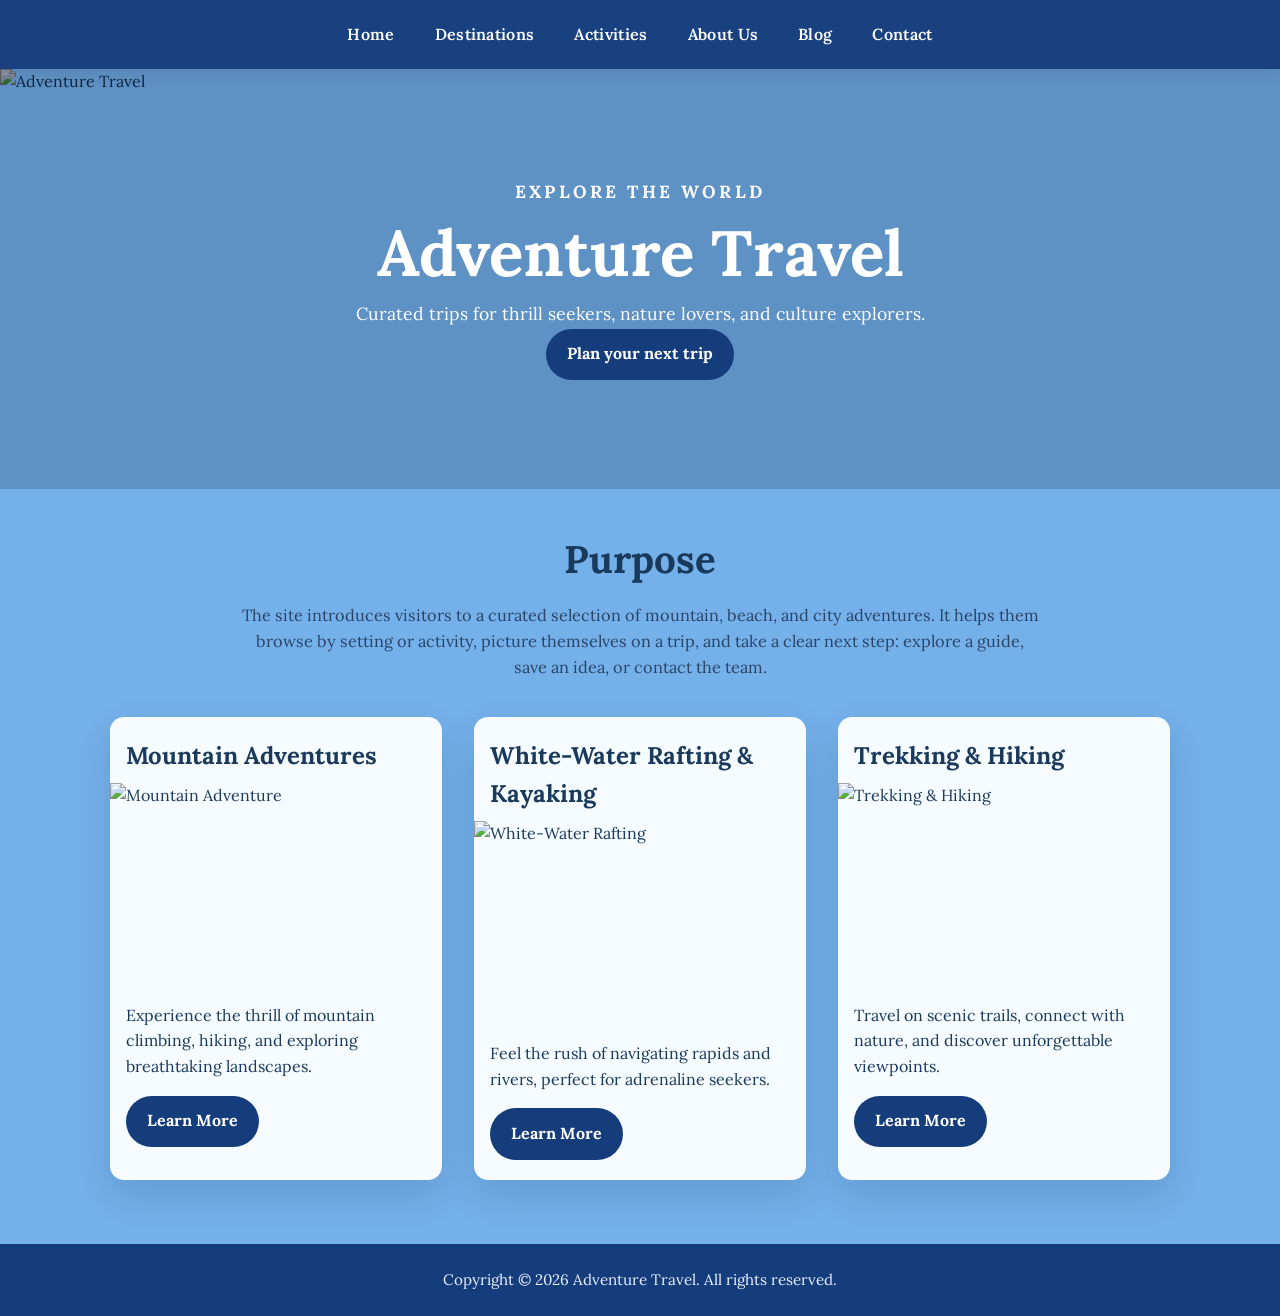
==== index.html @ ba0fee90 "w" ====
<!DOCTYPE html>
<html lang="en">
<head>
    <meta charset="UTF-8">
    <meta name="viewport" content="width=device-width, initial-scale=1.0">
    <title>Adventure Travel</title>
    <link rel="stylesheet" href="css/style.css">
    <link rel="preconnect" href="https://fonts.googleapis.com">
    <link rel="preconnect" href="https://fonts.gstatic.com" crossorigin>
    <link href="https://fonts.googleapis.com/css2?family=Lora:ital,wght@0,400;0,600;0,700;1,400&display=swap" rel="stylesheet">
</head>

<body>
    <header>
        <nav>
            <a href="index.html">Home</a>
            <a href="destinations.html">Destinations</a>
            <a href="activities.html">Activities</a>
            <a href="about_us.html">About Us</a>
            <a href="blog.html">Blog</a>
            <a href="contact.html">Contact</a>
        </nav>
    </header>

    <section class="hero">
        <img src="https://content.skyscnr.com/m/17facff22bc5efda/original/GettyImages-138160482_doc.jpg?resize=1224%3Aauto" alt="Adventure Travel">
        <div class="hero-content">
            <p class="eyebrow">Explore the world</p>
            <h1>Adventure Travel</h1>
            <p>Curated trips for thrill seekers, nature lovers, and culture explorers.</p>
            <a class="primary-button" href="plan_trip.html">Plan your next trip</a>
        </div>
    </section>

    <main>
        <section class="purpose">
            <h2>Purpose</h2>
            <p>
                The site introduces visitors to a curated selection of mountain, beach, and city adventures.
                It helps them browse by setting or activity, picture themselves on a trip, and take a clear next step:
                explore a guide, save an idea, or contact the team.
            </p>
        </section>

        <section class="card-container">
            <article class="card">
                <h3>Mountain Adventures</h3>
                <img src="https://images.unsplash.com/photo-1519681393784-d120267933ba?auto=format&fit=crop&w=900&q=80" alt="Mountain Adventure">
                <p>Experience the thrill of mountain climbing, hiking, and exploring breathtaking landscapes.</p>
                <a href="destinations.html">Learn More</a>
            </article>

            <article class="card">
                <h3>White-Water Rafting &amp; Kayaking</h3>
                <img src="https://images.unsplash.com/photo-1501785888041-af3ef285b470?auto=format&fit=crop&w=900&q=80" alt="White-Water Rafting">
                <p>Feel the rush of navigating rapids and rivers, perfect for adrenaline seekers.</p>
                <a href="destinations.html">Learn More</a>
            </article>

            <article class="card">
                <h3>Trekking &amp; Hiking</h3>
                <img src="https://images.unsplash.com/photo-1527631746610-bca00a040d60?auto=format&fit=crop&w=900&q=80" alt="Trekking & Hiking">
                <p>Travel on scenic trails, connect with nature, and discover unforgettable viewpoints.</p>
                <a href="destinations.html">Learn More</a>
            </article>
        </section>
    </main>
    <footer>
        <p>Copyright &copy; 2026 Adventure Travel. All rights reserved.</p>
    </footer>
</body>
</html>
---- css/style.css ----
:root {
    --navy: #163d7b;
    --sky: #2d91cf;
    --sky-soft: #dfeefb;
    --text: #1a3a5c;
    --card: #f5fbff;
    --white: #ffffff;
    --shadow: rgba(12, 40, 67, 0.15);
}

* {
    box-sizing: border-box;
    margin: 0;
    padding: 0;
}

html {
    scroll-behavior: smooth;
}

body {
    font-family: 'Lora', serif;
    background: linear-gradient(180deg,#74b0ea 100%, #ffffff 100%);
    color: var(--text);
    line-height: 1.6;
}

a {
    color: inherit;
    text-decoration: none;
}

img {
    display: block;
    max-width: 100%;
}

header {
    background: rgba(22, 61, 123, 0.96);
    box-shadow: 0 4px 18px rgba(0, 0, 0, 0.08);
    position: sticky;
    top: 0;
    z-index: 10;
}

nav {
    max-width: 1100px;
    margin: 0 auto;
    display: flex;
    justify-content: center;
    align-items: center;
    flex-wrap: wrap;
    gap: 1rem 1.5rem;
    padding: 1rem 1.25rem;
}

nav a {
    color: var(--white);
    font-weight: 600;
    letter-spacing: 0.02em;
    padding: 0.35rem 0.5rem;
    border-radius: 999px;
    transition: background-color 0.2s ease, transform 0.2s ease;
}

nav a:hover,
nav a:focus-visible {
    transform: translateY(-1px);
    background: #74b0ea;;
}

.hero {
    position: relative;
    min-height: 420px;
    overflow: hidden;
}

.hero img {
    width: 100%;
    height: 420px;
    object-fit: cover;
    filter: brightness(0.72);
}

.hero-content {
    position: absolute;
    inset: 0;
    display: flex;
    flex-direction: column;
    align-items: center;
    justify-content: center;
    text-align: center;
    padding: 2rem;
    color: var(--white);
    background: rgba(8, 22, 49, 0.2);
}

.eyebrow {
    text-transform: uppercase;
    letter-spacing: 0.18em;
    font-size: 0.74rem;
    margin-bottom: 0.75rem;
    font-weight: 700;
}

.hero h1,
.page-banner h1,
.purpose h2,
.card h3,
.page-content h2,
.page-content h3 {
    color: var(--text);
}

.hero h1 {
    color: var(--white);
    font-size: clamp(2.5rem, 5vw, 4rem);
    line-height: 1.1;
    margin-bottom: 0.75rem;
}

.hero-content p {
    max-width: 700px;
    font-size: 1.1rem;
}

.primary-button,
.card a,
button {
    display: inline-block;
    background: var(--navy);
    color: var(--white);
    border: none;
    border-radius: 999px;
    padding: 0.8rem 1.3rem;
    font-weight: 700;
    transition: transform 0.2s ease, box-shadow 0.2s ease;
}

.card a:hover {
    transform: translateY(-2px);
    box-shadow: 0 10px 25px rgba(22, 61, 123, 0.2);
    background: #74b0ea;;
}
.primary-button:hover,
.primary-button:focus-visible {
    transform: translateY(-2px);
    box-shadow: 0 10px 25px rgba(22, 61, 123, 0.2);
    background: #74b0ea;
}

main {
    max-width: 1100px;
    margin: 0 auto;
    padding: 2.5rem 1.25rem 4rem;
}

.purpose {
    text-align: center;
    margin-bottom: 2.25rem;
}

.purpose h2,
.page-content h2 {
    font-size: clamp(2rem, 3vw, 2.5rem);
    margin-bottom: 0.75rem;
}

.purpose p,
.page-content p,
.detail-list li,
.feature-list li,
.blog-card p {
    font-size: 1.02rem;
    color: #2b4466;
}

.purpose p {
    max-width: 800px;
    margin: 0 auto;
}

.card-container {
    display: grid;
    grid-template-columns: repeat(auto-fit, minmax(250px, 1fr));
    gap: 2rem;
    align-items: stretch;
}

.card {
    background: var(--card);
    border-radius: 14px;
    overflow: hidden;
    box-shadow: 0 15px 35px var(--shadow);
    transition: transform 0.25s ease, box-shadow 0.25s ease;
}

.card:hover {
    transform: translateY(-4px);
    box-shadow: 0 18px 40px rgba(0, 0, 0, 0.2);
    background: #74b0ea;
}

.card h3 {
    padding: 1.25rem 1rem 0.5rem;
    font-size: 1.5rem;
}

































.card img {
    width: 100%;
    height: 220px;
    object-fit: cover;
}
.card img:hover {
    transform: translateY(-4px);
    box-shadow: 0 10px 4px rgba(0, 0, 0, 0);
}

.card p {
    padding: 0 1rem 1rem;
}

.card a {
    margin: 0 1rem 1.25rem;
}

.page-banner {
    background: linear-gradient(135deg, #163d7b, #2d91cf);
    color: var(--white);
    text-align: center;
    padding: 3rem 1.25rem;
}

.page-banner h1 {
    color: var(--white);
    font-size: clamp(2.2rem, 4vw, 3.3rem);
    margin-bottom: 0.5rem;
}

.page-content {
    max-width: 1100px;
    margin: 2rem auto 3rem;
    padding: 0 1.25rem;
}

.info-grid,
.blog-grid {
    display: grid;
    grid-template-columns: repeat(auto-fit, minmax(250px, 1fr));
    gap: 2rem;
    margin-top: 1.5rem;
}

.info-card,
.blog-card,
.contact-card {
    background: rgba(255, 255, 255, 0.9);
    border: 1px solid rgba(22, 61, 123, 0.08);
    border-radius: 14px;
    padding: 1.5rem;
    box-shadow: 0 12px 28px rgba(12, 40, 67, 0.08);
}

.info-card h3,
.blog-card h3,
.contact-card h3 {
    margin-bottom: 0.65rem;
    color: var(--text);
}

.detail-list,
.feature-list {
    list-style: none;
    padding: 0;
    display: grid;
    gap: 0.65rem;
    margin-top: 1rem;
}

.feature-list li::before,
.detail-list li::before {
    content: "✦ ";
    color: var(--sky);
}

.contact-layout {
    display: grid;
    grid-template-columns: 1.1fr 1.4fr;
    gap: 2rem;
    margin-top: 2rem;
}

.contact-form {
    display: grid;
    gap: 1rem;
    background: rgba(255, 255, 255, 0.9);
    border: 1px solid rgba(22, 61, 123, 0.08);
    border-radius: 14px;
    padding: 1.5rem;
    box-shadow: 0 12px 28px rgba(12, 40, 67, 0.08);
}

.planner-layout {
    display: grid;
    grid-template-columns: 0.9fr 1.4fr;
    gap: 2rem;
    align-items: start;
    margin-top: 2rem;
}

.planner-intro {
    min-height: 100%;
}

.planner-form {
    background: linear-gradient(180deg, rgba(255, 255, 255, 0.96), rgba(232, 244, 255, 0.96));
}

.planner-row {
    display: grid;
    grid-template-columns: repeat(2, minmax(0, 1fr));
    gap: 1rem;
}

label {
    display: grid;
    gap: 0.45rem;
    font-weight: 600;
    color: var(--text);
}

input,
select,
textarea {
    width: 100%;
    padding: 0.8rem 0.9rem;
    border: 1px solid rgba(22, 61, 123, 0.2);
    border-radius: 10px;
    font: inherit;
    background: #f9fcff;
    color: var(--text);
}

select {
    appearance: none;
}

textarea {
    min-height: 140px;
    resize: vertical;
}

.form-actions {
    display: flex;
    justify-content: flex-start;
}

footer {
    background-color: #163d7b;
    color: #e8f0fe;
    text-align: center;
    padding: 1.5rem 2rem;
    font-size: 0.95rem;
}

@media (max-width: 760px) {
    .contact-layout,
    .planner-layout {
        grid-template-columns: 1fr;
    }

    .planner-row {
        grid-template-columns: 1fr;
    }

    .hero,
    .hero img {
        min-height: 340px;
        height: 340px;
    }
}
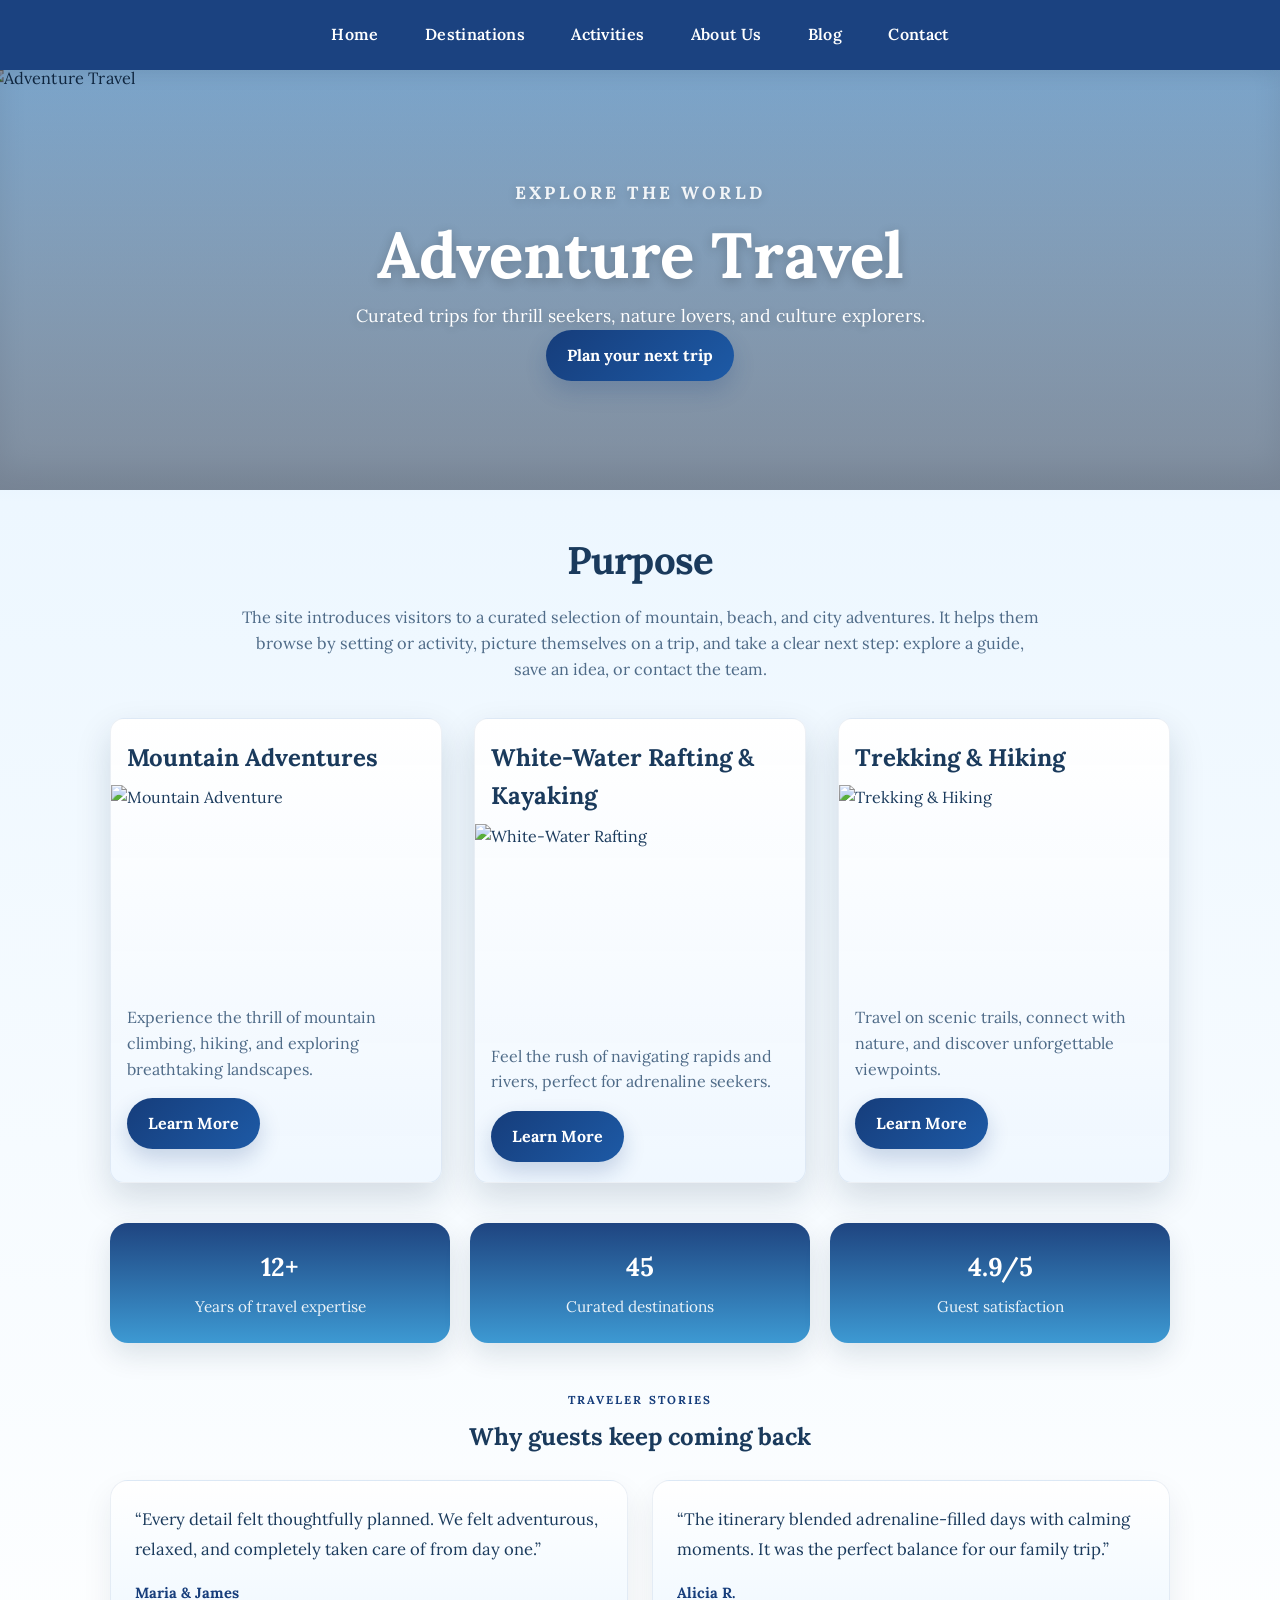
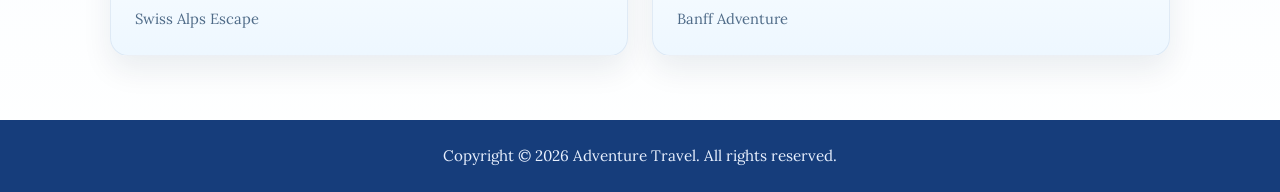
==== commit 49aa06e9: "c" ====
--- a/index.html
+++ b/index.html
@@ -11,8 +11,9 @@
 </head>
 
 <body>
-    <header>
-        <nav>
+    <header class="site-header">
+        <button class="menu-toggle" type="button" aria-label="Toggle navigation" aria-expanded="false">☰</button>
+        <nav class="nav-links">
             <a href="index.html">Home</a>
             <a href="destinations.html">Destinations</a>
             <a href="activities.html">Activities</a>
@@ -23,7 +24,7 @@
     </header>
 
     <section class="hero">
-        <img src="https://content.skyscnr.com/m/17facff22bc5efda/original/GettyImages-138160482_doc.jpg?resize=1224%3Aauto" alt="Adventure Travel">
+        <img id="heroImage" src="https://content.skyscnr.com/m/17facff22bc5efda/original/GettyImages-138160482_doc.jpg?resize=1224%3Aauto" alt="Adventure Travel">
         <div class="hero-content">
             <p class="eyebrow">Explore the world</p>
             <h1>Adventure Travel</h1>
@@ -64,9 +65,50 @@
                 <a href="destinations.html">Learn More</a>
             </article>
         </section>
+
+        <section class="feature-strip">
+            <div class="feature-item">
+                <span class="feature-number">12+</span>
+                <span class="feature-label">Years of travel expertise</span>
+            </div>
+            <div class="feature-item">
+                <span class="feature-number">45</span>
+                <span class="feature-label">Curated destinations</span>
+            </div>
+            <div class="feature-item">
+                <span class="feature-number">4.9/5</span>
+                <span class="feature-label">Guest satisfaction</span>
+            </div>
+        </section>
+
+        <section class="testimonial-section">
+            <div class="section-heading">
+                <p class="eyebrow eyebrow-dark">Traveler stories</p>
+                <h2>Why guests keep coming back</h2>
+            </div>
+
+            <div class="testimonial-grid">
+                <blockquote class="testimonial-card">
+                    <p>“Every detail felt thoughtfully planned. We felt adventurous, relaxed, and completely taken care of from day one.”</p>
+                    <footer>
+                        <strong>Maria &amp; James</strong>
+                        <span>Swiss Alps Escape</span>
+                    </footer>
+                </blockquote>
+
+                <blockquote class="testimonial-card">
+                    <p>“The itinerary blended adrenaline-filled days with calming moments. It was the perfect balance for our family trip.”</p>
+                    <footer>
+                        <strong>Alicia R.</strong>
+                        <span>Banff Adventure</span>
+                    </footer>
+                </blockquote>
+            </div>
+        </section>
     </main>
     <footer>
         <p>Copyright &copy; 2026 Adventure Travel. All rights reserved.</p>
     </footer>
+    <script src="script.js"></script>
 </body>
 </html>
--- a/css/style.css
+++ b/css/style.css
@@ -3,9 +3,11 @@
     --sky: #2d91cf;
     --sky-soft: #dfeefb;
     --text: #1a3a5c;
-    --card: #f5fbff;
+    --card: #a4cce7;
     --white: #ffffff;
     --shadow: rgba(12, 40, 67, 0.15);
+    --soft-bg: #edf7ff;
+    --muted: #4f6b88;
 }
 
 * {
@@ -20,7 +22,7 @@
 
 body {
     font-family: 'Lora', serif;
-    background: linear-gradient(180deg,#74b0ea 100%, #ffffff 100%);
+    background: linear-gradient(180deg, #8cc3f2 0%, var(--soft-bg) 28%, #ffffff 100%);
     color: var(--text);
     line-height: 1.6;
 }
@@ -43,7 +45,13 @@
     z-index: 10;
 }
 
-nav {
+.site-header {
+    position: sticky;
+    top: 0;
+    z-index: 20;
+}
+
+.nav-links {
     max-width: 1100px;
     margin: 0 auto;
     display: flex;
@@ -54,32 +62,40 @@
     padding: 1rem 1.25rem;
 }
 
-nav a {
+.nav-links a {
     color: var(--white);
     font-weight: 600;
     letter-spacing: 0.02em;
-    padding: 0.35rem 0.5rem;
+    padding: 0.4rem 0.7rem;
     border-radius: 999px;
-    transition: background-color 0.2s ease, transform 0.2s ease;
-}
-
-nav a:hover,
-nav a:focus-visible {
+    position: relative;
+    transition: background-color 0.2s ease, transform 0.2s ease, box-shadow 0.2s ease;
+}
+
+.nav-links a:hover,
+.nav-links a:focus-visible {
     transform: translateY(-1px);
-    background: #74b0ea;;
+    background: rgba(116, 176, 234, 0.2);
+    box-shadow: inset 0 0 0 1px rgba(255, 255, 255, 0.2);
+}
+
+.menu-toggle {
+    display: none;
 }
 
 .hero {
     position: relative;
     min-height: 420px;
     overflow: hidden;
+    box-shadow: inset 0 -20px 30px rgba(0,0,0,0.08);
 }
 
 .hero img {
     width: 100%;
     height: 420px;
     object-fit: cover;
-    filter: brightness(0.72);
+    filter: brightness(0.72) saturate(1.08);
+    transform: scale(1.02);
 }
 
 .hero-content {
@@ -92,7 +108,7 @@
     text-align: center;
     padding: 2rem;
     color: var(--white);
-    background: rgba(8, 22, 49, 0.2);
+    background: linear-gradient(180deg, rgba(11, 27, 52, 0.22), rgba(11, 27, 52, 0.48));
 }
 
 .eyebrow {
@@ -101,6 +117,7 @@
     font-size: 0.74rem;
     margin-bottom: 0.75rem;
     font-weight: 700;
+    color: rgba(255, 255, 255, 0.9);
 }
 
 .hero h1,
@@ -117,36 +134,41 @@
     font-size: clamp(2.5rem, 5vw, 4rem);
     line-height: 1.1;
     margin-bottom: 0.75rem;
+    text-shadow: 0 3px 12px rgba(0,0,0,0.2);
 }
 
 .hero-content p {
     max-width: 700px;
     font-size: 1.1rem;
+    text-shadow: 0 2px 10px rgba(0,0,0,0.18);
 }
 
 .primary-button,
 .card a,
 button {
     display: inline-block;
-    background: var(--navy);
+    background: linear-gradient(135deg, var(--navy), #1d5aa6);
     color: var(--white);
     border: none;
     border-radius: 999px;
     padding: 0.8rem 1.3rem;
     font-weight: 700;
-    transition: transform 0.2s ease, box-shadow 0.2s ease;
+    transition: transform 0.2s ease, box-shadow 0.2s ease, filter 0.2s ease;
+    box-shadow: 0 10px 22px rgba(22, 61, 123, 0.2);
 }
 
 .card a:hover {
     transform: translateY(-2px);
     box-shadow: 0 10px 25px rgba(22, 61, 123, 0.2);
-    background: #74b0ea;;
+    background: linear-gradient(135deg, #74b0ea, var(--navy));
+    filter: brightness(1.03);
 }
 .primary-button:hover,
 .primary-button:focus-visible {
     transform: translateY(-2px);
     box-shadow: 0 10px 25px rgba(22, 61, 123, 0.2);
-    background: #74b0ea;
+    background: linear-gradient(135deg, #74b0ea, #1d5aa6);
+    filter: brightness(1.02);
 }
 
 main {
@@ -164,6 +186,7 @@
 .page-content h2 {
     font-size: clamp(2rem, 3vw, 2.5rem);
     margin-bottom: 0.75rem;
+    letter-spacing: -0.02em;
 }
 
 .purpose p,
@@ -172,7 +195,7 @@
 .feature-list li,
 .blog-card p {
     font-size: 1.02rem;
-    color: #2b4466;
+    color: var(--muted);
 }
 
 .purpose p {
@@ -188,60 +211,31 @@
 }
 
 .card {
-    background: var(--card);
+    background: linear-gradient(180deg, rgba(255,255,255,0.98), rgba(239,247,255,0.96));
+    border: 1px solid rgba(22, 61, 123, 0.08);
     border-radius: 14px;
     overflow: hidden;
     box-shadow: 0 15px 35px var(--shadow);
-    transition: transform 0.25s ease, box-shadow 0.25s ease;
+    transition: transform 0.25s ease, box-shadow 0.25s ease, border-color 0.25s ease;
 }
 
 .card:hover {
     transform: translateY(-4px);
     box-shadow: 0 18px 40px rgba(0, 0, 0, 0.2);
-    background: #74b0ea;
+    border-color: rgba(22, 61, 123, 0.12);
+    background: linear-gradient(180deg, rgba(255,255,255,0.98), rgba(214,234,255,0.96));
 }
 
 .card h3 {
     padding: 1.25rem 1rem 0.5rem;
     font-size: 1.5rem;
 }
-
-
-
-
-
-
-
-
-
-
-
-
-
-
-
-
-
-
-
-
-
-
-
-
-
-
-
-
-
-
-
-
 
 .card img {
     width: 100%;
     height: 220px;
     object-fit: cover;
+    border-radius: 0;
 }
 .card img:hover {
     transform: translateY(-4px);
@@ -250,29 +244,152 @@
 
 .card p {
     padding: 0 1rem 1rem;
+    color: var(--muted);
 }
 
 .card a {
     margin: 0 1rem 1.25rem;
 }
 
+.feature-strip {
+    display: grid;
+    grid-template-columns: repeat(3, minmax(0, 1fr));
+    gap: 1.25rem;
+    margin: 2.5rem 0;
+}
+
+.feature-item {
+    background: linear-gradient(180deg, rgba(22, 61, 123, 0.96), rgba(45, 145, 207, 0.92));
+    color: var(--white);
+    border-radius: 18px;
+    padding: 1.5rem 1rem;
+    text-align: center;
+    box-shadow: 0 12px 28px rgba(12, 40, 67, 0.12);
+}
+
+.feature-number {
+    display: block;
+    font-size: clamp(1.6rem, 2vw, 2.2rem);
+    font-weight: 700;
+    margin-bottom: 0.35rem;
+}
+
+.feature-label {
+    font-size: 0.96rem;
+    opacity: 0.9;
+}
+
+.testimonial-section {
+    margin-top: 2rem;
+    padding-top: 0.5rem;
+}
+
+.section-heading {
+    text-align: center;
+    margin-bottom: 1.5rem;
+}
+
+.eyebrow-dark {
+    color: var(--navy);
+    text-transform: uppercase;
+    letter-spacing: 0.18em;
+    font-size: 0.72rem;
+    font-weight: 700;
+    margin-bottom: 0.5rem;
+}
+
+.testimonial-grid {
+    display: grid;
+    grid-template-columns: repeat(2, minmax(0, 1fr));
+    gap: 1.5rem;
+}
+
+.testimonial-card {
+    background: linear-gradient(180deg, rgba(255,255,255,0.96), rgba(237,247,255,0.96));
+    border: 1px solid rgba(22, 61, 123, 0.08);
+    border-radius: 18px;
+    padding: 1.5rem;
+    box-shadow: 0 14px 30px rgba(12, 40, 67, 0.08);
+}
+
+.testimonial-card p {
+    font-size: 1.04rem;
+    color: var(--text);
+    margin-bottom: 1rem;
+    line-height: 1.8;
+}
+
+.testimonial-card footer {
+    display: flex;
+    flex-direction: column;
+    gap: 0.15rem;
+    background: transparent;
+    color: var(--muted);
+    text-align: left;
+    padding: 0;
+    font-size: 0.92rem;
+}
+
+.testimonial-card strong {
+    color: var(--navy);
+}
+
 .page-banner {
+    position: relative;
     background: linear-gradient(135deg, #163d7b, #2d91cf);
     color: var(--white);
     text-align: center;
     padding: 3rem 1.25rem;
+    overflow: hidden;
+}
+
+.page-banner::before {
+    content: "";
+    position: absolute;
+    inset: 0;
+    background: radial-gradient(circle at top, rgba(255,255,255,0.18), transparent 45%);
 }
 
 .page-banner h1 {
+    position: relative;
     color: var(--white);
     font-size: clamp(2.2rem, 4vw, 3.3rem);
     margin-bottom: 0.5rem;
+    z-index: 1;
 }
 
 .page-content {
-    max-width: 1100px;
+    max-width: 100%;
     margin: 2rem auto 3rem;
     padding: 0 1.25rem;
+}
+.page-content,.contact-card,.contact-layout,.contact-form {
+    max-width: 100%;
+}
+
+.filter-bar {
+    display: flex;
+    flex-wrap: wrap;
+    gap: 0.75rem;
+    margin: 1.25rem 0 1.5rem;
+}
+
+.filter-btn {
+    border: 1px solid rgba(22, 61, 123, 0.12);
+    background: rgba(255,255,255,0.8);
+    color: var(--text);
+    padding: 0.65rem 1rem;
+    border-radius: 999px;
+    font-weight: 700;
+    cursor: pointer;
+    transition: all 0.2s ease;
+}
+
+.filter-btn:hover,
+.filter-btn.active {
+    background: linear-gradient(135deg, var(--navy), #1d5aa6);
+    color: var(--white);
+    box-shadow: 0 10px 22px rgba(22, 61, 123, 0.18);
 }
 
 .info-grid,
@@ -286,11 +403,49 @@
 .info-card,
 .blog-card,
 .contact-card {
-    background: rgba(255, 255, 255, 0.9);
+    background: rgba(255, 255, 255, 0.92);
     border: 1px solid rgba(22, 61, 123, 0.08);
     border-radius: 14px;
     padding: 1.5rem;
     box-shadow: 0 12px 28px rgba(12, 40, 67, 0.08);
+    transition: transform 0.25s ease, box-shadow 0.25s ease, opacity 0.3s ease;
+}
+
+.info-card:hover,
+.blog-card:hover,
+.contact-card:hover {
+    transform: translateY(-3px);
+    box-shadow: 0 16px 32px rgba(12, 40, 67, 0.12);
+}
+
+.reveal {
+    opacity: 0;
+    transform: translateY(20px);
+    transition: opacity 0.6s ease, transform 0.6s ease;
+}
+
+.reveal.visible {
+    opacity: 1;
+    transform: translateY(0);
+}
+
+.info-card.hidden {
+    display: none;
+}
+
+.info-card {
+    display: flex;
+    flex-direction: column;
+    height: 100%;
+}
+
+.info-card img {
+    width: 100%;
+    height: 220px;
+    object-fit: cover;
+    object-position: center;
+    border-radius: 12px;
+    display: block;
 }
 
 .info-card h3,
@@ -309,6 +464,14 @@
     margin-top: 1rem;
 }
 
+.detail-list li,
+.feature-list li {
+    background: rgba(45, 145, 207, 0.06);
+    border: 1px solid rgba(22, 61, 123, 0.06);
+    border-radius: 10px;
+    padding: 0.6rem 0.9rem;
+}
+
 .feature-list li::before,
 .detail-list li::before {
     content: "✦ ";
@@ -317,14 +480,34 @@
 
 .contact-layout {
     display: grid;
-    grid-template-columns: 1.1fr 1.4fr;
+    grid-template-columns: 1fr;
     gap: 2rem;
     margin-top: 2rem;
+    align-items: stretch;
+}
+
+.contact-card {
+    width: 100%;
+    height: 100%;
+    display: flex;
+    flex-direction: column;
+    justify-content: flex-start;
+    min-height: 100%;
+}
+.contact-card h3 {
+    margin-bottom: 0.75rem;
+    background: #163d7b;
+    color: var(--white);
+    border-radius: 10px;
+    padding: 0.75rem 1rem;
 }
 
 .contact-form {
     display: grid;
     gap: 1rem;
+    width: 100%;
+    flex: 1;
+    margin-top: 1.25rem;
     background: rgba(255, 255, 255, 0.9);
     border: 1px solid rgba(22, 61, 123, 0.08);
     border-radius: 14px;
@@ -371,6 +554,15 @@
     font: inherit;
     background: #f9fcff;
     color: var(--text);
+    transition: border-color 0.2s ease, box-shadow 0.2s ease;
+}
+
+input:focus,
+select:focus,
+textarea:focus {
+    outline: none;
+    border-color: rgba(22, 61, 123, 0.5);
+    box-shadow: 0 0 0 3px rgba(45, 145, 207, 0.14);
 }
 
 select {
@@ -396,6 +588,50 @@
 }
 
 @media (max-width: 760px) {
+    .menu-toggle {
+        display: block;
+        position: absolute;
+        top: 0.85rem;
+        right: 1rem;
+        z-index: 30;
+        background: rgba(255, 255, 255, 0.12);
+        color: var(--white);
+        border: 1px solid rgba(255,255,255,0.25);
+        border-radius: 10px;
+        padding: 0.45rem 0.7rem;
+        font-size: 1.3rem;
+        cursor: pointer;
+    }
+
+    .site-header {
+        min-height: 3.4rem;
+    }
+
+    .nav-links {
+        display: none;
+        flex-direction: column;
+        align-items: flex-start;
+        gap: 0.9rem;
+        padding: 4rem 1.25rem 1.25rem;
+    }
+
+    .nav-links.open {
+        display: flex;
+    }
+
+    .feature-strip,
+    .testimonial-grid {
+        grid-template-columns: 1fr;
+    }
+
+    .filter-bar {
+        gap: 0.5rem;
+    }
+
+    .filter-btn {
+        flex: 1 1 calc(50% - 0.5rem);
+    }
+
     .contact-layout,
     .planner-layout {
         grid-template-columns: 1fr;
@@ -410,5 +646,6 @@
         min-height: 340px;
         height: 340px;
     }
-}
-
+
+}
+
